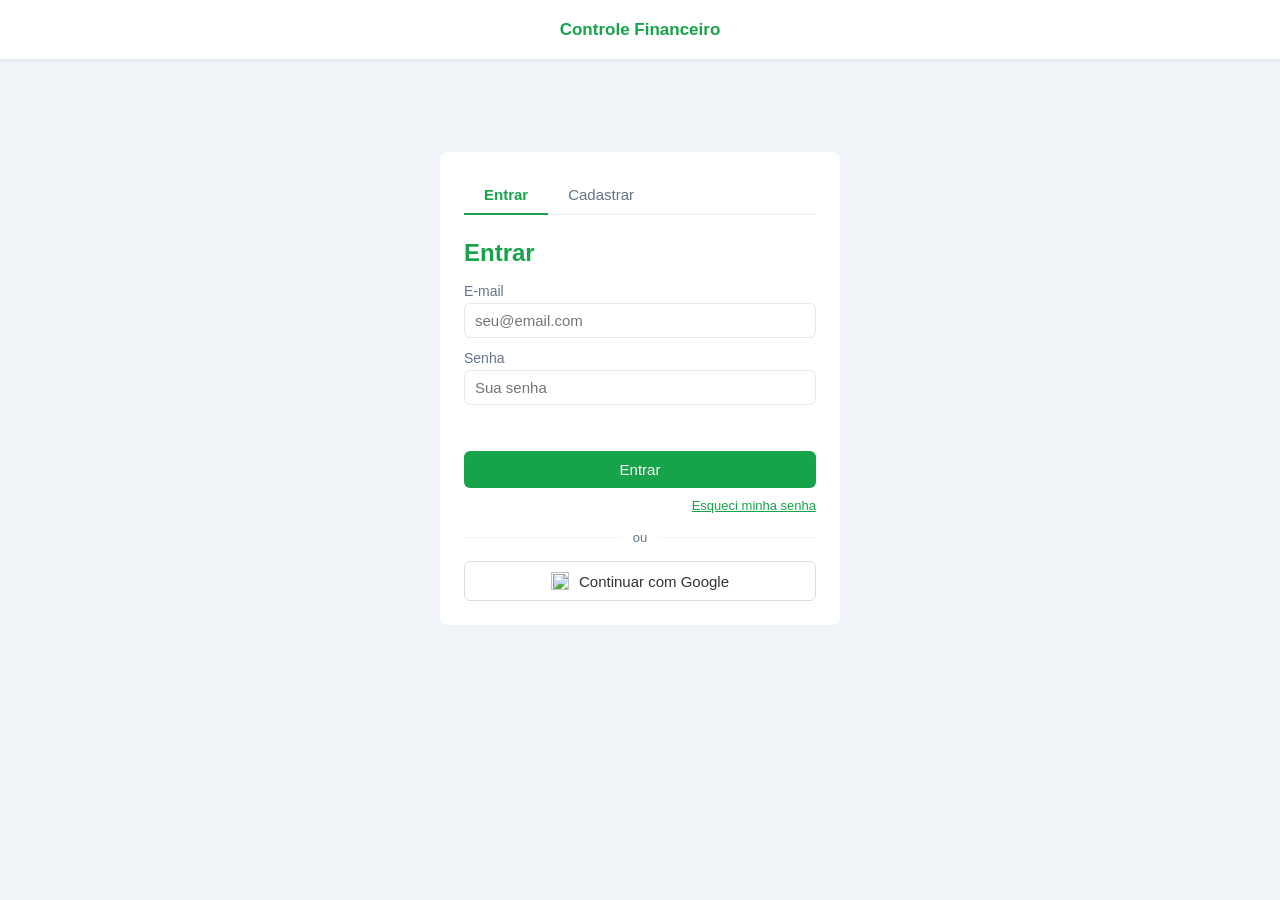
==== login.html @ 7e9d6875 "Redesign: nova paleta verde + sidebar de navegacao - Topbar branca substituindo o header verde - Sid" ====
<!DOCTYPE html>
<html lang="pt-BR">
<head>
    <meta charset="UTF-8">
    <meta name="viewport" content="width=device-width, initial-scale=1.0">
    <title>Login</title>
    <link rel="stylesheet" href="css/style.css">
</head>
<body>
    <header class="topbar" style="justify-content: center;">
        <span class="topbar-titulo" style="position: static; transform: none;">Controle Financeiro</span>
    </header>

    <main>
        <section class="formulario" style="max-width: 400px; margin: 60px auto;">
            <div class="abas">
                <button class="aba ativa" id="aba-login">Entrar</button>
                <button class="aba" id="aba-cadastro">Cadastrar</button>
            </div>

            <form id="form-login">
                <h2>Entrar</h2>
                <div class="campo">
                    <label for="email-login">E-mail</label>
                    <input type="email" id="email-login" placeholder="seu@email.com">
                </div>
                <div class="campo">
                    <label for="senha-login">Senha</label>
                    <input type="password" id="senha-login" placeholder="Sua senha">
                </div>
                <p id="erro-login" class="msg-erro"></p>
                <button type="submit">Entrar</button>
                <p style="text-align: right; margin-top: 8px;">
                    <a href="#" id="link-recuperar" style="font-size: 13px; color: var(--botao-bg);">Esqueci minha senha</a>
                </p>
            </form>

            <form id="form-recuperar" style="display: none;">
                <h2>Recuperar Senha</h2>
                <p style="font-size: 13px; color: var(--label); margin-bottom: 12px;">Digite seu e-mail e enviaremos um link para redefinir sua senha.</p>
                <div class="campo">
                    <label for="email-recuperar">E-mail</label>
                    <input type="email" id="email-recuperar" placeholder="seu@email.com">
                </div>
                <p id="msg-recuperar" class="msg-erro"></p>
                <button type="submit">Enviar link</button>
                <p style="text-align: center; margin-top: 12px;">
                    <a href="#" id="link-voltar-login" style="font-size: 13px; color: var(--botao-bg);">Voltar ao login</a>
                </p>
            </form>

            <form id="form-cadastro" style="display: none;">
                <h2>Criar Conta</h2>
                <div class="campo">
                    <label for="email-cadastro">E-mail</label>
                    <input type="email" id="email-cadastro" placeholder="seu@email.com">
                </div>
                <div class="campo">
                    <label for="senha-cadastro">Senha</label>
                    <input type="password" id="senha-cadastro" placeholder="Minimo 6 caracteres">
                </div>
                <p id="erro-cadastro" class="msg-erro"></p>
                <button type="submit">Criar Conta</button>
            </form>

            <div id="separador-google">
                <div class="separador-linha"><span>ou</span></div>
                <button id="btn-google" type="button">
                    <img src="https://www.gstatic.com/firebasejs/ui/2.0.0/images/auth/google.svg" width="18" height="18">
                    Continuar com Google
                </button>
            </div>
        </section>
    </main>

    <script src="js/login.js" type="module"></script>
</body>
</html>
---- css/style.css ----
:root {
    --bg: #F0F4F8;
    --texto: #1E293B;
    --card-bg: #FFFFFF;
    --label: #64748B;
    --botao-bg: #16A34A;
    --botao-hover: #15803D;
    --borda: #E2E8F0;
    --topbar-bg: #FFFFFF;
    --sidebar-bg: #FFFFFF;
}

body.dark {
    --bg: #0F172A;
    --texto: #F1F5F9;
    --card-bg: #1E293B;
    --label: #94A3B8;
    --botao-bg: #16A34A;
    --botao-hover: #15803D;
    --borda: #334155;
    --topbar-bg: #1E293B;
    --sidebar-bg: #1E293B;
}

* {
    margin: 0;
    padding: 0;
    box-sizing: border-box;
}

body {
    font-family: Arial, Helvetica, sans-serif;
    background-color: var(--bg);
    color: var(--texto);
}

.topbar {
    background: var(--topbar-bg);
    border-bottom: 1px solid var(--borda);
    padding: 0 20px;
    height: 60px;
    display: flex;
    align-items: center;
    position: sticky;
    top: 0;
    z-index: 200;
    box-shadow: 0 1px 4px rgba(0,0,0,0.06);
}

.topbar-titulo {
    font-size: 17px;
    font-weight: 700;
    color: var(--botao-bg);
    position: absolute;
    left: 50%;
    transform: translateX(-50%);
    pointer-events: none;
}

.topbar-acoes {
    display: flex;
    align-items: center;
    gap: 8px;
    margin-left: auto;
}

main {
    padding: 32px;
    animation: fadeInUp 0.25s ease;
}

@keyframes fadeInUp {
    from { opacity: 0; transform: translateY(12px); }
    to   { opacity: 1; transform: translateY(0); }
}

.formulario {
  background: var(--card-bg);
  padding: 24px;
  border-radius: 8px;
  max-width: 500px;
  margin-bottom: 32px;
}

.formulario h2 {
  margin-bottom: 16px;
  color: var(--botao-bg);
}

.campo {
  display: flex;
  flex-direction: column;
  margin-bottom: 12px;
}

.campo label {
  font-size: 14px;
  margin-bottom: 4px;
  color: var(--label);
}

.campo input,
.campo select {
  border: 1px solid var(--borda);
  border-radius: 6px;
  font-size: 15px;
  padding: 8px 10px;
  background: var(--card-bg);
  color: var(--texto);
  outline: none;
  transition: border-color 0.2s;
}

.campo input:focus,
.campo select:focus {
  border-color: var(--botao-bg);
}

button[type="submit"] {
  background-color: var(--botao-bg);
  color: white;
  border: none;
  padding: 10px 24px;
  border-radius: 6px;
  font-size: 15px;
  cursor: pointer;
  width: 100%;
  margin-top: 8px;
}

button[type="submit"]:hover {
  background-color: var(--botao-hover);
}

.resumo {
  display: flex;
  gap: 16px;
  margin-bottom: 32px;
}

.card {
  flex: 1;
  background: var(--card-bg);
  border-radius: 8px;
  padding: 20px 24px;
}

#btn-tema {
    background: transparent;
    border: 1px solid var(--borda);
    color: var(--texto);
    padding: 6px 12px;
    border-radius: 6px;
    font-size: 13px;
    cursor: pointer;
    transition: background 0.2s;
}

#btn-tema:hover {
    background: var(--bg);
}

.card h3 {
  font-size: 14px;
  color: var(--label);
  margin-bottom: 8px;
}

.card p {
  font-size: 24px;
  font-weight: bold;
}

.card.receitas p { color: #2d6a4f; }
.card.despesas p { color: #c0392b; }
.card.saldo p    { color: var(--texto); }

.lista {
  background: var(--card-bg);
  border-radius: 8px;
  padding: 24px;
  max-width: 800px;
}

#btn-lancar {
  background: var(--botao-bg);
  color: white;
  border: none;
  padding: 8px 16px;
  border-radius: 6px;
  font-size: 14px;
  cursor: pointer;
}

#btn-lancar:hover:not(:disabled) {
  background: var(--botao-hover);
}

.lista h2 {
  color: var(--botao-bg);
  margin-bottom: 16px;
}

#lista-transacoes {
  list-style: none;
}

#lista-categorias {
  list-style: none;
  display: grid;
  grid-template-columns: repeat(auto-fill, minmax(180px, 1fr));
  gap: 16px;
  margin-top: 8px;
}

#lista-categorias li {
  background: var(--bg);
  border-radius: 8px;
  padding: 16px;
  display: flex;
  flex-direction: column;
  gap: 8px;
}

#lista-categorias .item-descricao {
  font-weight: bold;
  font-size: 15px;
  text-transform: capitalize;
}

#lista-categorias .item-total {
  font-size: 13px;
  color: var(--label);
}

#lista-categorias .item-direita {
  text-align: left;
  margin-top: 4px;
}

#lista-contas {
  list-style: none;
  display: grid;
  grid-template-columns: repeat(auto-fill, minmax(180px, 1fr));
  gap: 16px;
  margin-top: 8px;
}

#lista-contas li {
  background: var(--bg);
  border-radius: 8px;
  padding: 16px;
  display: flex;
  flex-direction: column;
  gap: 8px;
}

#lista-contas .item-descricao {
  font-weight: bold;
  font-size: 15px;
}

#lista-contas .item-total {
  font-size: 13px;
  color: var(--label);
}

#lista-contas .item-direita {
  text-align: left;
  margin-top: 4px;
}

.lista-metas {
  max-width: 800px;
}

.lista-metas h2 {
  color: var(--botao-bg);
  margin-bottom: 16px;
}

.meta-card {
  background: var(--card-bg);
  border-radius: 8px;
  padding: 20px;
  margin-bottom: 16px;
  display: flex;
  flex-direction: column;
  gap: 12px;
}

.meta-topo {
  display: flex;
  justify-content: space-between;
  align-items: center;
}

.meta-valores {
  display: flex;
  justify-content: space-between;
  font-size: 13px;
  color: var(--label);
}

.barra-fundo {
  background: var(--bg);
  border-radius: 999px;
  height: 12px;
  overflow: hidden;
}

.barra-progresso {
  height: 100%;
  background: #2d6a4f;
  border-radius: 999px;
  transition: width 0.4s ease;
}

.barra-progresso.concluida {
  background: #27ae60;
}

.meta-rodape {
  display: flex;
  justify-content: space-between;
  align-items: center;
}

.meta-porcentagem {
  font-weight: bold;
  font-size: 14px;
  color: var(--botao-bg);
}

.meta-badge {
  background: #d4edda;
  color: #2d6a4f;
  font-size: 12px;
  padding: 4px 10px;
  border-radius: 12px;
  font-weight: bold;
}

.input-deposito {
  border: 1px solid #ccc;
  border-radius: 6px;
  padding: 6px 10px;
  font-size: 14px;
  width: 110px;
  background: var(--card-bg);
  color: var(--texto);
  outline: none;
}

.input-deposito:focus {
  border-color: var(--botao-bg);
}

.btn-deposito {
  background: var(--botao-bg);
  color: white;
  border: none;
  padding: 6px 14px;
  border-radius: 6px;
  font-size: 14px;
  cursor: pointer;
}

.btn-deposito:hover {
  background: var(--botao-hover);
}

.filtro-relatorio {
  margin-bottom: 32px;
}

.filtro-relatorio h2 {
  color: var(--botao-bg);
  margin-bottom: 16px;
}

.filtro-campos {
  display: flex;
  gap: 16px;
}

.filtro-campos .campo {
  width: 160px;
}

.graficos-grid {
  display: grid;
  grid-template-columns: 1fr 1fr;
  gap: 24px;
  margin-bottom: 32px;
}

.grafico-card {
  background: var(--card-bg);
  border-radius: 8px;
  padding: 24px;
}

.grafico-largo {
  grid-column: span 2;
}

.grafico-card h3 {
  color: var(--botao-bg);
  margin-bottom: 16px;
  font-size: 15px;
}

#tabela-transacoes {
  width: 100%;
  border-collapse: collapse;
}

#tabela-transacoes th {
  text-align: left;
  padding: 10px 12px;
  font-size: 13px;
  color: var(--label);
  border-bottom: 2px solid var(--bg);
}

#tabela-transacoes td {
  padding: 10px 12px;
  font-size: 14px;
  border-bottom: 1px solid var(--bg);
}

#tabela-transacoes td.receita { color: #2d6a4f; font-weight: bold; }
#tabela-transacoes td.despesa { color: #c0392b; font-weight: bold; }

#lista-transacoes li {
  display: flex;
  justify-content: space-between;
  align-items: center;
  padding: 12px 0;
  border-bottom: 1px solid var(--bg);
}

#lista-transacoes li:last-child {
  border-bottom: none;
}

.item-descricao {
  font-size: 15px;
}

.item-categoria {
  font-size: 13px;
  color: var(--label);
  margin-top: 2px;
}

.item-direita {
  text-align: right;
}

.item-valor {
  font-weight: bold;
  font-size: 15px;
}

.item-tipo {
  font-size: 12px;
  padding: 2px 8px;
  border-radius: 12px;
  margin-top: 4px;
  display: inline-block;
}

.item-tipo.receita {
  background: #d4edda;
  color: #2d6a4f;
}

.item-tipo.despesa {
  background: #f8d7da;
  color: #c0392b;
}

.abas {
  display: flex;
  margin-bottom: 24px;
  border-bottom: 2px solid var(--bg);
}

.aba {
  background: transparent;
  border: none;
  padding: 10px 20px;
  font-size: 15px;
  cursor: pointer;
  color: var(--label);
  border-bottom: 2px solid transparent;
  margin-bottom: -2px;
}

.aba.ativa {
  color: var(--botao-bg);
  border-bottom-color: var(--botao-bg);
  font-weight: bold;
}

.msg-erro {
  color: #c0392b;
  font-size: 13px;
  margin-bottom: 8px;
  min-height: 18px;
}

.separador-linha {
  display: flex;
  align-items: center;
  gap: 12px;
  margin: 16px 0;
  color: var(--label);
  font-size: 13px;
}

.separador-linha::before,
.separador-linha::after {
  content: '';
  flex: 1;
  height: 1px;
  background: var(--bg);
}

#btn-google {
  width: 100%;
  display: flex;
  align-items: center;
  justify-content: center;
  gap: 10px;
  background: white;
  color: #333;
  border: 1px solid #ddd;
  padding: 10px;
  border-radius: 6px;
  font-size: 15px;
  cursor: pointer;
  transition: background 0.2s;
}

#btn-google:hover {
  background: #f5f5f5;
}

.btn-logout {
    background: transparent;
    border: 1px solid var(--borda);
    color: var(--label);
    padding: 6px 12px;
    border-radius: 6px;
    font-size: 13px;
    cursor: pointer;
    transition: all 0.2s;
}

.btn-logout:hover {
    background: #FEF2F2;
    border-color: #FECACA;
    color: #DC2626;
}

body.dark .btn-logout:hover {
    background: rgba(220,38,38,0.15);
    border-color: rgba(220,38,38,0.3);
    color: #F87171;
}

.inv-controles {
  display: flex;
  justify-content: space-between;
  align-items: center;
  background: var(--card-bg);
  border-radius: 8px;
  padding: 16px 24px;
  margin-bottom: 12px;
  flex-wrap: wrap;
  gap: 12px;
}

.inv-select {
  border: 1px solid #ccc;
  border-radius: 6px;
  padding: 8px 10px;
  font-size: 14px;
  background: var(--card-bg);
  color: var(--texto);
  outline: none;
  cursor: pointer;
}

.inv-select:focus {
  border-color: var(--botao-bg);
}

.inv-controles button {
  background: var(--botao-bg);
  color: white;
  border: none;
  padding: 8px 16px;
  border-radius: 6px;
  font-size: 14px;
  cursor: pointer;
}

.inv-controles button:hover {
  background: var(--botao-hover);
}

.inv-timestamp {
  font-size: 12px;
  color: var(--label);
  margin-bottom: 20px;
}

.painel-moedas {
  display: grid;
  grid-template-columns: repeat(auto-fill, minmax(220px, 1fr));
  gap: 20px;
}

.moeda-card {
  background: var(--card-bg);
  border-radius: 8px;
  padding: 20px;
  display: flex;
  flex-direction: column;
  gap: 8px;
}

.moeda-header {
  display: flex;
  justify-content: space-between;
  align-items: flex-start;
}

.moeda-simbolo {
  font-size: 12px;
  font-weight: bold;
  background: var(--bg);
  padding: 2px 8px;
  border-radius: 4px;
  margin-right: 6px;
  color: var(--label);
}

.moeda-nome {
  font-size: 14px;
  font-weight: bold;
}

.moeda-preco {
  font-size: 22px;
  font-weight: bold;
  margin-top: 4px;
}

.moeda-variacao {
  font-size: 13px;
  font-weight: bold;
}

.moeda-variacao.positiva { color: #2d6a4f; }
.moeda-variacao.negativa { color: #c0392b; }

.mini-chart {
  margin-top: 8px;
  height: 60px !important;
}

.btn-excluir {
  background: #c0392b !important;
  border: none !important;
  color: white !important;
  font-size: 14px;
  font-weight: bold;
  cursor: pointer;
  margin-left: 12px;
  width: 24px;
  height: 24px;
  min-width: 24px;
  border-radius: 50%;
  padding: 0;
  line-height: 1;
  appearance: none;
  -webkit-appearance: none;
  display: inline-flex;
  align-items: center;
  justify-content: center;
  transition: background 0.2s;
  flex-shrink: 0;
}

.btn-excluir:hover {
  background: #922b21 !important;
}

/* ── Loading overlay ── */
.loading-overlay {
  position: fixed;
  inset: 0;
  background: var(--bg);
  display: flex;
  align-items: center;
  justify-content: center;
  z-index: 9999;
  opacity: 1;
  transition: opacity 0.3s;
}

.spinner {
  width: 44px;
  height: 44px;
  border: 4px solid rgba(45,106,79,0.2);
  border-top-color: #2d6a4f;
  border-radius: 50%;
  animation: girar 0.8s linear infinite;
}

@keyframes girar { to { transform: rotate(360deg); } }

/* ── Toast ── */
.toast {
  position: fixed;
  bottom: 24px;
  left: 50%;
  transform: translateX(-50%) translateY(20px);
  background: #2d6a4f;
  color: white;
  padding: 12px 24px;
  border-radius: 8px;
  font-size: 14px;
  opacity: 0;
  transition: opacity 0.3s, transform 0.3s;
  z-index: 10000;
  white-space: nowrap;
  pointer-events: none;
}
.toast.visivel { opacity: 1; transform: translateX(-50%) translateY(0); }
.toast.erro    { background: #c0392b; }
.toast.aviso   { background: #e67e22; }

/* ── Menu button ── */
.btn-menu {
    background: transparent;
    border: none;
    color: var(--texto);
    font-size: 22px;
    padding: 4px 8px;
    border-radius: 6px;
    cursor: pointer;
    transition: background 0.2s;
    margin-right: 8px;
    line-height: 1;
}

.btn-menu:hover {
    background: var(--bg);
}

/* ── Sidebar ── */
.sidebar-overlay {
    display: none;
    position: fixed;
    inset: 0;
    background: rgba(15,23,42,0.4);
    z-index: 300;
    backdrop-filter: blur(2px);
}

.sidebar-overlay.visivel {
    display: block;
}

.sidebar {
    position: fixed;
    top: 0;
    left: -280px;
    width: 260px;
    height: 100vh;
    background: var(--sidebar-bg);
    border-right: 1px solid var(--borda);
    z-index: 400;
    transition: left 0.25s ease;
    display: flex;
    flex-direction: column;
    box-shadow: 4px 0 20px rgba(0,0,0,0.12);
}

.sidebar.aberta {
    left: 0;
}

.sidebar-header {
    display: flex;
    align-items: center;
    justify-content: space-between;
    padding: 20px 20px 16px;
    border-bottom: 1px solid var(--borda);
}

.sidebar-logo {
    font-size: 15px;
    font-weight: 700;
    color: var(--botao-bg);
}

.btn-fechar-sidebar {
    background: transparent;
    border: none;
    color: var(--label);
    font-size: 18px;
    cursor: pointer;
    padding: 4px 8px;
    border-radius: 4px;
    transition: background 0.15s;
    line-height: 1;
}

.btn-fechar-sidebar:hover {
    background: var(--bg);
    color: var(--texto);
}

.sidebar-nav {
    flex: 1;
    padding: 12px 8px;
    overflow-y: auto;
    display: flex;
    flex-direction: column;
    gap: 2px;
}

.sidebar-nav a {
    display: block;
    padding: 11px 16px;
    color: var(--texto);
    text-decoration: none;
    font-size: 14px;
    border-radius: 8px;
    transition: background 0.15s, color 0.15s;
    font-weight: 500;
}

.sidebar-nav a:hover {
    background: var(--bg);
    color: var(--botao-bg);
}

/* ── Perfil ── */
.perfil-card {
  background: var(--card-bg);
  border-radius: 8px;
  padding: 32px;
  max-width: 500px;
  display: flex;
  flex-direction: column;
  gap: 24px;
}

.perfil-avatar {
  width: 80px;
  height: 80px;
  border-radius: 50%;
  background: var(--botao-bg);
  color: white;
  font-size: 32px;
  font-weight: bold;
  display: flex;
  align-items: center;
  justify-content: center;
  overflow: hidden;
}

.perfil-avatar img { width: 100%; height: 100%; object-fit: cover; }

.perfil-info { display: flex; flex-direction: column; gap: 4px; }
.perfil-nome { font-size: 20px; font-weight: bold; }
.perfil-email { font-size: 14px; color: var(--label); }

.provider-badge {
  display: inline-block;
  font-size: 12px;
  padding: 3px 10px;
  border-radius: 12px;
  background: var(--bg);
  color: var(--label);
  margin-top: 4px;
}

.perfil-secao h3 {
  font-size: 15px;
  color: var(--botao-bg);
  margin-bottom: 12px;
}

/* ── Responsivo ── */
@media (max-width: 768px) {
  .topbar { padding: 0 12px; }
  .topbar-titulo { font-size: 15px; }
  main { padding: 16px; }
  .resumo { flex-direction: column; }
  .formulario { max-width: 100%; }
  .lista { max-width: 100%; }
  .lista-metas { max-width: 100%; }
  .graficos-grid { grid-template-columns: 1fr; }
  .grafico-largo { grid-column: span 1; }
  .filtro-campos { flex-direction: column; }
  .filtro-campos .campo { width: 100%; }
  .painel-moedas { grid-template-columns: 1fr 1fr; }
  .inv-controles { flex-direction: column; align-items: flex-start; }
  .perfil-card { max-width: 100%; }
}

/* ── Chat Assistente IA ── */
.chat-container {
  background: var(--card-bg);
  border-radius: 8px;
  padding: 24px;
  max-width: 760px;
  margin: 0 auto;
  display: flex;
  flex-direction: column;
  height: calc(100vh - 140px);
}

.chat-container h2 {
  color: var(--botao-bg);
  margin-bottom: 16px;
}

.chat-mensagens {
  flex: 1;
  overflow-y: auto;
  display: flex;
  flex-direction: column;
  gap: 12px;
  padding: 8px 4px;
  margin-bottom: 16px;
}

.msg {
  max-width: 75%;
  padding: 12px 16px;
  border-radius: 16px;
  font-size: 14px;
  line-height: 1.5;
  white-space: pre-wrap;
  word-break: break-word;
}

.msg-usuario {
  align-self: flex-end;
  background: var(--botao-bg);
  color: white;
  border-bottom-right-radius: 4px;
}

.msg-ia {
  align-self: flex-start;
  background: var(--bg);
  color: var(--texto);
  border-bottom-left-radius: 4px;
}

.msg-digitando {
  opacity: 0.6;
  font-style: italic;
}

.chat-form {
  display: flex;
  gap: 8px;
}

.chat-form input {
  flex: 1;
  border: 1px solid #ccc;
  border-radius: 6px;
  padding: 10px 14px;
  font-size: 15px;
  background: var(--card-bg);
  color: var(--texto);
  outline: none;
  transition: border-color 0.2s;
}

.chat-form input:focus {
  border-color: var(--botao-bg);
}

.chat-form button {
  background: var(--botao-bg);
  color: white;
  border: none;
  padding: 10px 20px;
  border-radius: 6px;
  font-size: 15px;
  cursor: pointer;
  white-space: nowrap;
}

.chat-form button:hover:not(:disabled) {
  background: var(--botao-hover);
}

.chat-form button:disabled {
  opacity: 0.6;
  cursor: not-allowed;
}

@media (max-width: 480px) {
  .painel-moedas { grid-template-columns: 1fr; }
  #lista-categorias { grid-template-columns: 1fr 1fr; }
  #lista-contas { grid-template-columns: 1fr 1fr; }
}
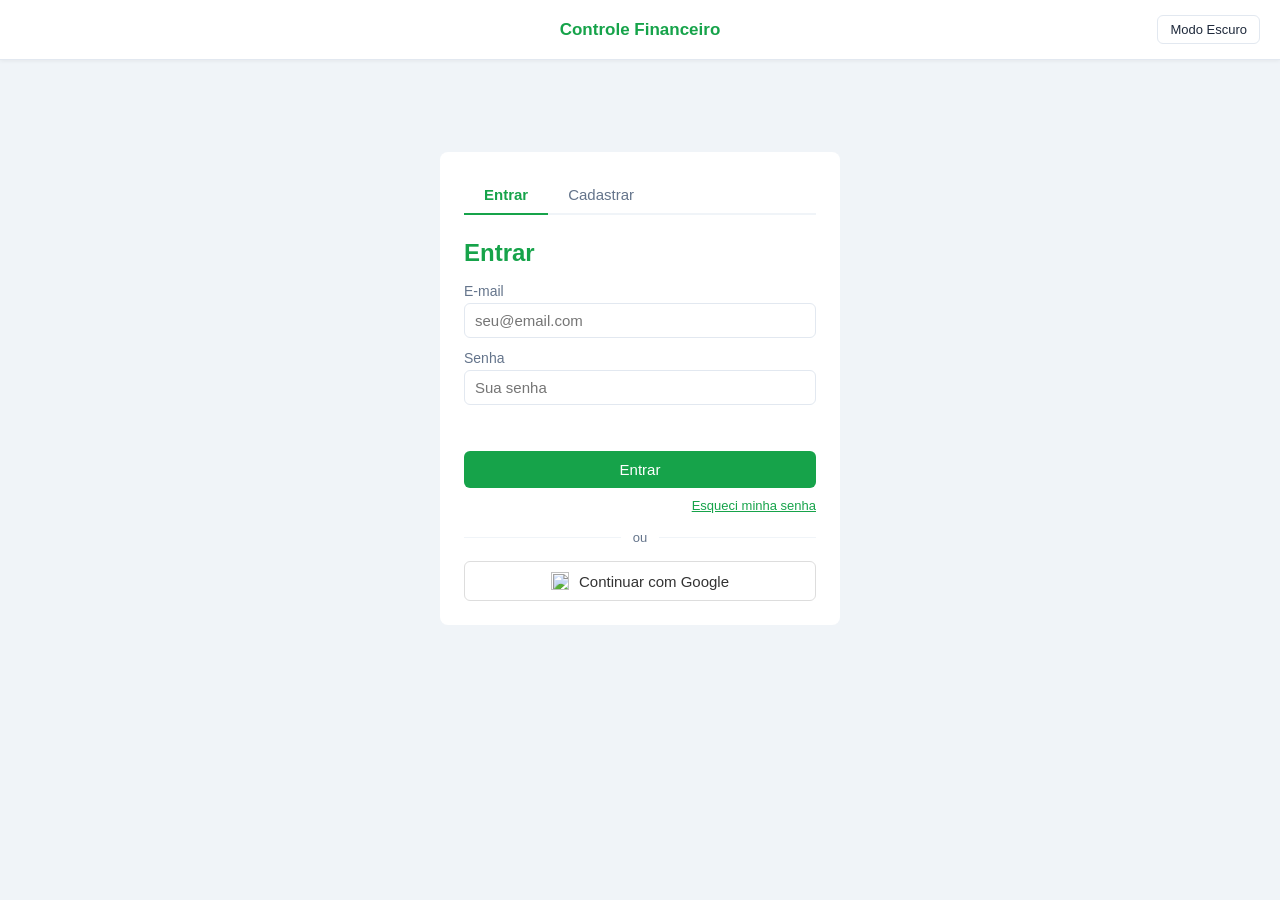
==== commit 85b34e57: "Corrigir modo escuro no loading e adicionar toggle de tema no login Co-Authored-By: Claude Sonnet 4." ====
--- a/login.html
+++ b/login.html
@@ -1,4 +1,4 @@
-<!DOCTYPE html>
+﻿<!DOCTYPE html>
 <html lang="pt-BR">
 <head>
     <meta charset="UTF-8">
@@ -7,8 +7,12 @@
     <link rel="stylesheet" href="css/style.css">
 </head>
 <body>
-    <header class="topbar" style="justify-content: center;">
-        <span class="topbar-titulo" style="position: static; transform: none;">Controle Financeiro</span>
+    <script>if(localStorage.getItem('tema')==='dark')document.body.classList.add('dark')</script>
+    <header class="topbar">
+        <span class="topbar-titulo">Controle Financeiro</span>
+        <div class="topbar-acoes">
+            <button id="btn-tema">Modo Escuro</button>
+        </div>
     </header>
 
     <main>
@@ -57,7 +61,7 @@
                 </div>
                 <div class="campo">
                     <label for="senha-cadastro">Senha</label>
-                    <input type="password" id="senha-cadastro" placeholder="Minimo 6 caracteres">
+                    <input type="password" id="senha-cadastro" placeholder="Mínimo 6 caracteres">
                 </div>
                 <p id="erro-cadastro" class="msg-erro"></p>
                 <button type="submit">Criar Conta</button>
--- a/css/style.css
+++ b/css/style.css
@@ -52,9 +52,14 @@
     font-weight: 700;
     color: var(--botao-bg);
     position: absolute;
-    left: 50%;
-    transform: translateX(-50%);
+    left: 0;
+    right: 0;
+    text-align: center;
     pointer-events: none;
+    white-space: nowrap;
+    overflow: hidden;
+    text-overflow: ellipsis;
+    padding: 0 120px;
 }
 
 .topbar-acoes {
@@ -435,14 +440,24 @@
 
 #lista-transacoes li {
   display: flex;
-  justify-content: space-between;
-  align-items: center;
+  align-items: center;
+  gap: 12px;
   padding: 12px 0;
   border-bottom: 1px solid var(--bg);
 }
 
 #lista-transacoes li:last-child {
   border-bottom: none;
+}
+
+#lista-transacoes li > div:first-child {
+  flex: 1;
+  min-width: 0;
+}
+
+#lista-transacoes .item-direita {
+  min-width: 100px;
+  flex-shrink: 0;
 }
 
 .item-descricao {
@@ -903,7 +918,7 @@
 /* ── Responsivo ── */
 @media (max-width: 768px) {
   .topbar { padding: 0 12px; }
-  .topbar-titulo { font-size: 15px; }
+  .topbar-titulo { font-size: 15px; padding: 0 100px; }
   main { padding: 16px; }
   .resumo { flex-direction: column; }
   .formulario { max-width: 100%; }
@@ -918,21 +933,56 @@
   .perfil-card { max-width: 100%; }
 }
 
+@media (max-width: 480px) {
+  .topbar { padding: 0 10px; }
+  .topbar-titulo { font-size: 14px; padding: 0 84px; }
+  #btn-tema { display: none; }
+  .btn-logout { padding: 5px 10px; font-size: 12px; }
+}
+
 /* ── Chat Assistente IA ── */
 .chat-container {
   background: var(--card-bg);
-  border-radius: 8px;
-  padding: 24px;
+  border-radius: 12px;
+  border: 1px solid var(--borda);
   max-width: 760px;
   margin: 0 auto;
   display: flex;
   flex-direction: column;
-  height: calc(100vh - 140px);
-}
-
-.chat-container h2 {
+  height: calc(100vh - 128px);
+  overflow: hidden;
+}
+
+.chat-header {
+  padding: 16px 20px;
+  border-bottom: 1px solid var(--borda);
+  display: flex;
+  align-items: center;
+  justify-content: space-between;
+  flex-shrink: 0;
+}
+
+.chat-header-info {
+  display: flex;
+  align-items: center;
+  gap: 12px;
+}
+
+.chat-avatar {
+  font-size: 28px;
+  line-height: 1;
+}
+
+.chat-titulo {
+  font-size: 15px;
+  font-weight: 700;
+  color: var(--texto);
+}
+
+.chat-subtitulo {
+  font-size: 12px;
   color: var(--botao-bg);
-  margin-bottom: 16px;
+  margin-top: 1px;
 }
 
 .chat-mensagens {
@@ -940,16 +990,16 @@
   overflow-y: auto;
   display: flex;
   flex-direction: column;
-  gap: 12px;
-  padding: 8px 4px;
-  margin-bottom: 16px;
+  gap: 10px;
+  padding: 20px;
+  background: var(--bg);
 }
 
 .msg {
-  max-width: 75%;
-  padding: 12px 16px;
-  border-radius: 16px;
-  font-size: 14px;
+  max-width: 62%;
+  padding: 9px 13px;
+  border-radius: 18px;
+  font-size: 13px;
   line-height: 1.5;
   white-space: pre-wrap;
   word-break: break-word;
@@ -964,8 +1014,9 @@
 
 .msg-ia {
   align-self: flex-start;
-  background: var(--bg);
+  background: var(--card-bg);
   color: var(--texto);
+  border: 1px solid var(--borda);
   border-bottom-left-radius: 4px;
 }
 
@@ -974,18 +1025,26 @@
   font-style: italic;
 }
 
+.chat-form-wrapper {
+  padding: 12px 16px;
+  border-top: 1px solid var(--borda);
+  background: var(--card-bg);
+  flex-shrink: 0;
+}
+
 .chat-form {
   display: flex;
   gap: 8px;
+  align-items: center;
 }
 
 .chat-form input {
   flex: 1;
-  border: 1px solid #ccc;
-  border-radius: 6px;
-  padding: 10px 14px;
-  font-size: 15px;
-  background: var(--card-bg);
+  border: 1px solid var(--borda);
+  border-radius: 24px;
+  padding: 10px 18px;
+  font-size: 14px;
+  background: var(--bg);
   color: var(--texto);
   outline: none;
   transition: border-color 0.2s;
@@ -999,20 +1058,29 @@
   background: var(--botao-bg);
   color: white;
   border: none;
-  padding: 10px 20px;
-  border-radius: 6px;
-  font-size: 15px;
+  width: 38px;
+  height: 38px;
+  border-radius: 50%;
+  font-size: 18px;
+  font-weight: bold;
   cursor: pointer;
-  white-space: nowrap;
+  display: flex;
+  align-items: center;
+  justify-content: center;
+  flex-shrink: 0;
+  padding: 0;
+  transition: background 0.2s, transform 0.1s;
 }
 
 .chat-form button:hover:not(:disabled) {
   background: var(--botao-hover);
+  transform: scale(1.05);
 }
 
 .chat-form button:disabled {
-  opacity: 0.6;
+  opacity: 0.5;
   cursor: not-allowed;
+  transform: none;
 }
 
 @media (max-width: 480px) {
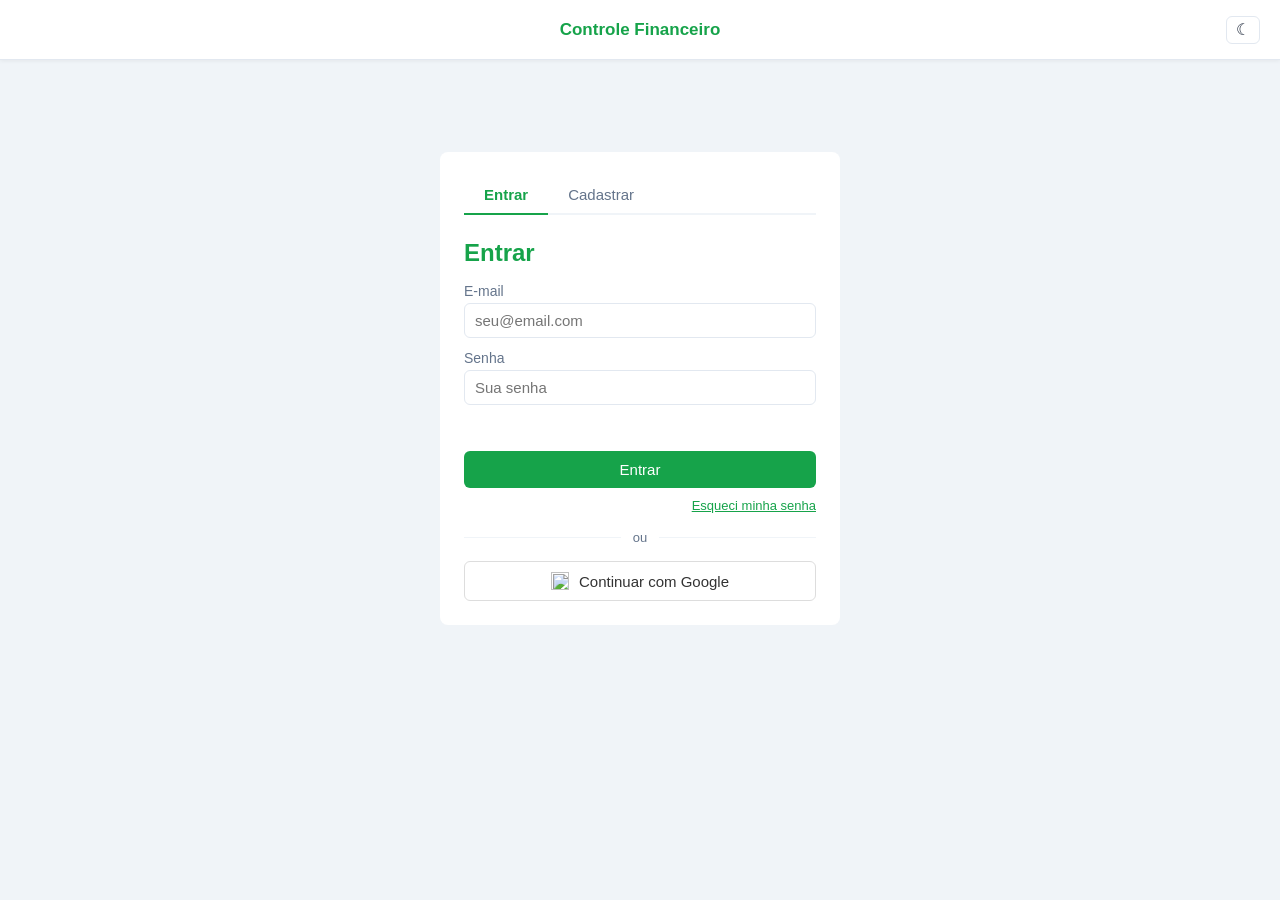
==== commit 222b95e8: "Melhorias de design e funcionalidades: sidebar com grupos, icone de tema, formulario simplificado, e" ====
--- a/login.html
+++ b/login.html
@@ -3,16 +3,16 @@
 <head>
     <meta charset="UTF-8">
     <meta name="viewport" content="width=device-width, initial-scale=1.0">
+    <meta name="theme-color" content="#16A34A">
     <title>Login</title>
     <link rel="stylesheet" href="css/style.css">
+    <link rel="manifest" href="manifest.json">
 </head>
 <body>
     <script>if(localStorage.getItem('tema')==='dark')document.body.classList.add('dark')</script>
-    <header class="topbar">
-        <span class="topbar-titulo">Controle Financeiro</span>
-        <div class="topbar-acoes">
-            <button id="btn-tema">Modo Escuro</button>
-        </div>
+    <header class="topbar" style="justify-content: center;">
+        <span class="topbar-titulo" style="position: static; transform: none; padding: 0;">Controle Financeiro</span>
+        <button id="btn-tema" title="Alternar tema" style="position: absolute; right: 20px;">&#9790;</button>
     </header>
 
     <main>
--- a/css/style.css
+++ b/css/style.css
@@ -154,11 +154,13 @@
     background: transparent;
     border: 1px solid var(--borda);
     color: var(--texto);
-    padding: 6px 12px;
+    padding: 5px 9px;
     border-radius: 6px;
-    font-size: 13px;
+    font-size: 16px;
     cursor: pointer;
     transition: background 0.2s;
+    line-height: 1;
+    min-width: 34px;
 }
 
 #btn-tema:hover {
@@ -714,6 +716,46 @@
 
 .btn-excluir:hover {
   background: #922b21 !important;
+}
+
+.btn-editar {
+  background: transparent !important;
+  border: 1px solid var(--borda) !important;
+  color: var(--label) !important;
+  font-size: 13px;
+  cursor: pointer;
+  margin-left: 4px;
+  width: 24px;
+  height: 24px;
+  min-width: 24px;
+  border-radius: 50%;
+  padding: 0;
+  line-height: 1;
+  appearance: none;
+  -webkit-appearance: none;
+  display: inline-flex;
+  align-items: center;
+  justify-content: center;
+  transition: all 0.2s;
+  flex-shrink: 0;
+}
+
+.btn-editar:hover {
+  background: var(--bg) !important;
+  color: var(--botao-bg) !important;
+  border-color: var(--botao-bg) !important;
+}
+
+.btn-mais-opcoes {
+  background: transparent;
+  border: none;
+  color: var(--botao-bg);
+  font-size: 13px;
+  cursor: pointer;
+  padding: 2px 0 12px;
+  display: block;
+  text-decoration: underline;
+  text-underline-offset: 2px;
 }
 
 /* ── Loading overlay ── */
@@ -866,6 +908,26 @@
 .sidebar-nav a:hover {
     background: var(--bg);
     color: var(--botao-bg);
+}
+
+.sidebar-nav a.ativa {
+    background: var(--bg);
+    color: var(--botao-bg);
+    font-weight: 700;
+    border-left: 3px solid var(--botao-bg);
+    padding-left: 13px;
+}
+
+.sidebar-grupo {
+    display: block;
+    font-size: 10px;
+    font-weight: 700;
+    text-transform: uppercase;
+    letter-spacing: 0.8px;
+    color: var(--label);
+    padding: 16px 16px 4px;
+    pointer-events: none;
+    opacity: 0.75;
 }
 
 /* ── Perfil ── */
@@ -936,7 +998,6 @@
 @media (max-width: 480px) {
   .topbar { padding: 0 10px; }
   .topbar-titulo { font-size: 14px; padding: 0 84px; }
-  #btn-tema { display: none; }
   .btn-logout { padding: 5px 10px; font-size: 12px; }
 }
 
@@ -1087,4 +1148,574 @@
   .painel-moedas { grid-template-columns: 1fr; }
   #lista-categorias { grid-template-columns: 1fr 1fr; }
   #lista-contas { grid-template-columns: 1fr 1fr; }
+}
+
+/* ── Dashboard ── */
+.dash-grid {
+  display: grid;
+  grid-template-columns: 1fr 1fr;
+  gap: 20px;
+}
+
+.dash-card {
+  background: var(--card-bg);
+  border-radius: 8px;
+  padding: 20px 24px;
+}
+
+.dash-largo {
+  grid-column: span 2;
+}
+
+.dash-card h3 {
+  font-size: 12px;
+  color: var(--label);
+  text-transform: uppercase;
+  letter-spacing: 0.5px;
+  margin-bottom: 16px;
+}
+
+.dash-item {
+  margin-bottom: 14px;
+}
+
+.dash-item-header {
+  display: flex;
+  justify-content: space-between;
+  margin-bottom: 6px;
+}
+
+.dash-item-nome {
+  font-size: 13px;
+  font-weight: 500;
+  text-transform: capitalize;
+}
+
+.dash-item-valor {
+  font-size: 13px;
+  font-weight: 700;
+}
+
+.dash-conta-item {
+  display: flex;
+  justify-content: space-between;
+  align-items: center;
+  padding: 10px 12px;
+  border-radius: 8px;
+  background: var(--bg);
+  margin-bottom: 8px;
+  gap: 12px;
+}
+
+.dash-conta-item.urgente {
+  background: #FEF2F2;
+  border-left: 3px solid #c0392b;
+}
+
+body.dark .dash-conta-item.urgente {
+  background: rgba(220,38,38,0.12);
+}
+
+/* ── Filtros de transações ── */
+.filtros-barra {
+  display: flex;
+  flex-direction: column;
+  gap: 10px;
+  margin-bottom: 20px;
+  background: var(--card-bg);
+  border: 1px solid var(--borda);
+  border-radius: 10px;
+  padding: 14px 16px;
+}
+
+.filtros-linha {
+  display: flex;
+  gap: 8px;
+  flex-wrap: wrap;
+  align-items: center;
+}
+
+.filtro-busca {
+  flex: 1;
+  min-width: 200px;
+  border: 1px solid var(--borda);
+  border-radius: 6px;
+  padding: 9px 14px;
+  font-size: 14px;
+  background: var(--bg);
+  color: var(--texto);
+  outline: none;
+  transition: border-color 0.2s;
+}
+
+.filtro-busca:focus { border-color: var(--botao-bg); }
+
+.filtros-barra select,
+.filtros-barra input[type="date"] {
+  border: 1px solid var(--borda);
+  border-radius: 6px;
+  padding: 7px 10px;
+  font-size: 13px;
+  background: var(--bg);
+  color: var(--texto);
+  outline: none;
+  cursor: pointer;
+  transition: border-color 0.2s;
+}
+
+.filtros-barra select:focus,
+.filtros-barra input[type="date"]:focus { border-color: var(--botao-bg); }
+
+.filtros-datas {
+  display: flex;
+  align-items: center;
+  gap: 6px;
+  flex-wrap: wrap;
+}
+
+.filtros-data-label {
+  font-size: 12px;
+  color: var(--label);
+  white-space: nowrap;
+}
+
+.filtros-acoes {
+  display: flex;
+  gap: 6px;
+  margin-left: auto;
+}
+
+.btn-exportar {
+  background: var(--botao-bg);
+  border: none;
+  color: #fff;
+  padding: 7px 14px;
+  border-radius: 6px;
+  font-size: 13px;
+  cursor: pointer;
+  transition: background 0.2s;
+  white-space: nowrap;
+}
+
+.btn-exportar:hover { background: var(--botao-hover); }
+
+.btn-limpar {
+  background: transparent;
+  border: 1px solid var(--borda);
+  color: var(--label);
+  padding: 7px 12px;
+  border-radius: 6px;
+  font-size: 13px;
+  cursor: pointer;
+  white-space: nowrap;
+  transition: background 0.2s, color 0.2s;
+}
+
+.btn-limpar:hover { background: var(--bg); color: var(--texto); }
+
+/* ── Orçamento por categoria ── */
+.cat-orcamento {
+  margin-top: 8px;
+  padding-top: 8px;
+  border-top: 1px solid var(--borda);
+}
+
+.cat-orcamento-header {
+  display: flex;
+  justify-content: space-between;
+  align-items: center;
+  margin-bottom: 6px;
+  font-size: 12px;
+  color: var(--label);
+}
+
+.input-orcamento {
+  border: 1px solid var(--borda);
+  border-radius: 4px;
+  padding: 3px 7px;
+  font-size: 12px;
+  width: 80px;
+  background: var(--bg);
+  color: var(--texto);
+  text-align: right;
+  outline: none;
+}
+
+.input-orcamento:focus { border-color: var(--botao-bg); }
+
+.barra-orcamento {
+  background: var(--bg);
+  border-radius: 999px;
+  height: 5px;
+  overflow: hidden;
+}
+
+.barra-orcamento-fill {
+  height: 100%;
+  border-radius: 999px;
+  background: var(--botao-bg);
+  transition: width 0.3s;
+}
+
+.barra-orcamento-fill.excedido { background: #c0392b; }
+
+.cat-alerta-orcamento {
+  font-size: 11px;
+  color: #c0392b;
+  margin-top: 4px;
+}
+
+@media (max-width: 768px) {
+  .dash-grid { grid-template-columns: 1fr; }
+  .dash-largo { grid-column: span 1; }
+  .filtros-barra select, .filtros-barra input[type="date"], .filtro-busca { font-size: 12px; }
+  .filtros-acoes { margin-left: 0; }
+}
+
+/* ── Confirmação de exclusão ── */
+.confirm-overlay {
+  position: fixed;
+  inset: 0;
+  background: rgba(15,23,42,0.5);
+  z-index: 9000;
+  display: flex;
+  align-items: center;
+  justify-content: center;
+  opacity: 0;
+  transition: opacity 0.2s;
+  backdrop-filter: blur(2px);
+}
+
+.confirm-overlay.visivel { opacity: 1; }
+
+.confirm-box {
+  background: var(--card-bg);
+  border-radius: 12px;
+  padding: 24px 28px;
+  max-width: 320px;
+  width: 90%;
+  box-shadow: 0 8px 32px rgba(0,0,0,0.2);
+}
+
+.confirm-msg {
+  font-size: 15px;
+  margin-bottom: 20px;
+  color: var(--texto);
+  text-align: center;
+}
+
+.confirm-btns {
+  display: flex;
+  gap: 10px;
+  justify-content: center;
+}
+
+.confirm-cancelar {
+  background: transparent;
+  border: 1px solid var(--borda);
+  color: var(--texto);
+  padding: 9px 20px;
+  border-radius: 6px;
+  font-size: 14px;
+  cursor: pointer;
+  transition: background 0.2s;
+}
+
+.confirm-cancelar:hover { background: var(--bg); }
+
+.confirm-ok {
+  background: #c0392b;
+  border: none;
+  color: white;
+  padding: 9px 20px;
+  border-radius: 6px;
+  font-size: 14px;
+  cursor: pointer;
+  transition: background 0.2s;
+}
+
+.confirm-ok:hover { background: #922b21; }
+
+/* ── Animação de entrada nas barras ── */
+@keyframes barraEntrar {
+  from { width: 0 !important; }
+}
+
+.barra-progresso, .barra-orcamento-fill {
+  animation: barraEntrar 0.6s ease-out;
+}
+
+/* ── Badge recorrente ── */
+.badge-recorrente {
+  font-size: 11px;
+  background: #dbeafe;
+  color: #1d4ed8;
+  padding: 2px 7px;
+  border-radius: 10px;
+  margin-left: 6px;
+}
+
+body.dark .badge-recorrente {
+  background: rgba(59,130,246,0.2);
+  color: #93c5fd;
+}
+
+/* ── Comparação de meses ── */
+.comparacao-grid {
+  display: grid;
+  grid-template-columns: 1fr 1fr 1fr;
+  gap: 12px;
+  margin-top: 16px;
+}
+
+.comparacao-item {
+  background: var(--bg);
+  border-radius: 8px;
+  padding: 14px 16px;
+  text-align: center;
+}
+
+.comparacao-label { font-size: 12px; color: var(--label); margin-bottom: 6px; }
+.comparacao-valor { font-size: 16px; font-weight: bold; }
+.comparacao-diff { font-size: 12px; margin-top: 4px; }
+.diff-positivo { color: #2d6a4f; }
+.diff-negativo { color: #c0392b; }
+
+/* ── Limite mensal banner ── */
+.limite-banner {
+  background: #FEF2F2;
+  border: 1px solid #FECACA;
+  border-radius: 8px;
+  padding: 12px 16px;
+  margin-bottom: 20px;
+  font-size: 14px;
+  color: #991b1b;
+  display: flex;
+  align-items: center;
+  gap: 8px;
+}
+
+body.dark .limite-banner {
+  background: rgba(220,38,38,0.12);
+  border-color: rgba(220,38,38,0.3);
+  color: #fca5a5;
+}
+
+/* ── Campo checkbox ── */
+.campo-check {
+  display: flex;
+  align-items: center;
+  gap: 8px;
+  margin-bottom: 12px;
+  font-size: 14px;
+  color: var(--texto);
+  cursor: pointer;
+}
+
+.campo-check input[type="checkbox"] {
+  width: 16px;
+  height: 16px;
+  accent-color: var(--botao-bg);
+  cursor: pointer;
+}
+
+/* ── Badge carteira ── */
+.badge-carteira {
+  display: inline-block;
+  background: rgba(124,58,237,0.12);
+  color: #7c3aed;
+  border-radius: 4px;
+  padding: 1px 7px;
+  font-size: 11px;
+  font-weight: 600;
+  margin-left: 6px;
+}
+body.dark .badge-carteira { background: rgba(167,139,250,0.18); color: #a78bfa; }
+
+/* ── Semanas agrupamento ── */
+.semana-header {
+  background: var(--bg);
+  border-radius: 6px;
+  padding: 8px 14px;
+  margin: 14px 0 2px;
+  font-size: 12px;
+  font-weight: 700;
+  color: var(--label);
+  display: flex;
+  justify-content: space-between;
+  align-items: center;
+  list-style: none;
+}
+
+.btn-semanas {
+  background: transparent;
+  border: 1px solid var(--borda);
+  color: var(--label);
+  padding: 6px 12px;
+  border-radius: 6px;
+  font-size: 12px;
+  cursor: pointer;
+  transition: all 0.2s;
+}
+.btn-semanas:hover, .btn-semanas.ativa {
+  background: var(--botao-bg);
+  color: #fff;
+  border-color: var(--botao-bg);
+}
+
+/* ── CSV import ── */
+.btn-importar {
+  background: transparent;
+  border: 1px solid var(--borda);
+  color: var(--texto);
+  padding: 7px 12px;
+  border-radius: 6px;
+  font-size: 13px;
+  cursor: pointer;
+  white-space: nowrap;
+  transition: background 0.2s;
+}
+.btn-importar:hover { background: var(--bg); }
+
+.csv-modal-overlay {
+  position: fixed;
+  inset: 0;
+  background: rgba(0,0,0,0.5);
+  z-index: 200;
+  display: none;
+  align-items: center;
+  justify-content: center;
+  padding: 20px;
+}
+.csv-modal-overlay.visivel { display: flex; }
+
+.csv-modal {
+  background: var(--card-bg);
+  border-radius: 14px;
+  padding: 28px;
+  width: 100%;
+  max-width: 580px;
+  max-height: 85vh;
+  overflow-y: auto;
+}
+.csv-modal h3 { margin-bottom: 6px; }
+.csv-modal-sub { font-size: 13px; color: var(--label); margin-bottom: 20px; }
+.csv-modal-rodape { display: flex; justify-content: flex-end; gap: 10px; margin-top: 20px; }
+
+.csv-mapeamento {
+  display: grid;
+  grid-template-columns: 1fr 1fr;
+  gap: 10px;
+  margin: 14px 0;
+}
+
+.csv-preview { overflow-x: auto; margin-top: 14px; }
+.csv-preview table {
+  width: 100%;
+  font-size: 12px;
+  border-collapse: collapse;
+  min-width: 300px;
+}
+.csv-preview th, .csv-preview td {
+  padding: 5px 10px;
+  border: 1px solid var(--borda);
+  text-align: left;
+  white-space: nowrap;
+}
+.csv-preview th { background: var(--bg); font-weight: 600; }
+.csv-preview-info { font-size: 12px; color: var(--label); margin-top: 8px; }
+
+/* ── Calculadora ── */
+.calc-tabs {
+  display: flex;
+  gap: 8px;
+  flex-wrap: wrap;
+  margin-bottom: 24px;
+}
+.calc-tab {
+  padding: 8px 18px;
+  border-radius: 20px;
+  border: 1px solid var(--borda);
+  background: var(--card-bg);
+  color: var(--texto);
+  cursor: pointer;
+  font-size: 13px;
+  transition: all 0.2s;
+}
+.calc-tab.ativa {
+  background: var(--botao-bg);
+  color: #fff;
+  border-color: var(--botao-bg);
+}
+.calc-painel { display: none; }
+.calc-painel.ativo { display: block; }
+
+.calc-card {
+  background: var(--card-bg);
+  border: 1px solid var(--borda);
+  border-radius: 12px;
+  padding: 24px;
+  max-width: 540px;
+}
+.calc-resultado {
+  background: var(--bg);
+  border-radius: 10px;
+  padding: 18px;
+  margin-top: 20px;
+}
+.calc-resultado-item {
+  display: flex;
+  justify-content: space-between;
+  align-items: center;
+  padding: 9px 0;
+  border-bottom: 1px solid var(--borda);
+  font-size: 14px;
+}
+.calc-resultado-item:last-child { border-bottom: none; }
+.calc-resultado-destaque {
+  font-size: 18px;
+  font-weight: bold;
+  color: var(--botao-bg);
+}
+
+/* ── Carteiras ── */
+.carteiras-grid {
+  display: grid;
+  grid-template-columns: repeat(auto-fill, minmax(220px, 1fr));
+  gap: 16px;
+  margin-top: 20px;
+}
+.carteira-card {
+  background: var(--card-bg);
+  border: 1px solid var(--borda);
+  border-radius: 12px;
+  padding: 20px;
+}
+.carteira-nome { font-weight: 600; font-size: 15px; margin-bottom: 10px; }
+.carteira-saldo { font-size: 22px; font-weight: bold; margin-bottom: 4px; }
+.carteira-saldo.positivo { color: #2d6a4f; }
+.carteira-saldo.negativo { color: #c0392b; }
+
+/* ── Projeção de saldo ── */
+.projecao-grid {
+  display: grid;
+  grid-template-columns: repeat(3, 1fr);
+  gap: 12px;
+  margin-top: 14px;
+}
+.projecao-item {
+  background: var(--bg);
+  border-radius: 10px;
+  padding: 16px;
+  text-align: center;
+}
+.projecao-mes { font-size: 12px; color: var(--label); margin-bottom: 6px; font-weight: 600; }
+.projecao-valor { font-size: 20px; font-weight: bold; }
+.projecao-valor.positivo { color: #2d6a4f; }
+.projecao-valor.negativo { color: #c0392b; }
+.projecao-detalhe { font-size: 11px; color: var(--label); margin-top: 6px; line-height: 1.5; }
+
+@media (max-width: 600px) {
+  .csv-mapeamento { grid-template-columns: 1fr; }
+  .projecao-grid { grid-template-columns: 1fr; }
 }
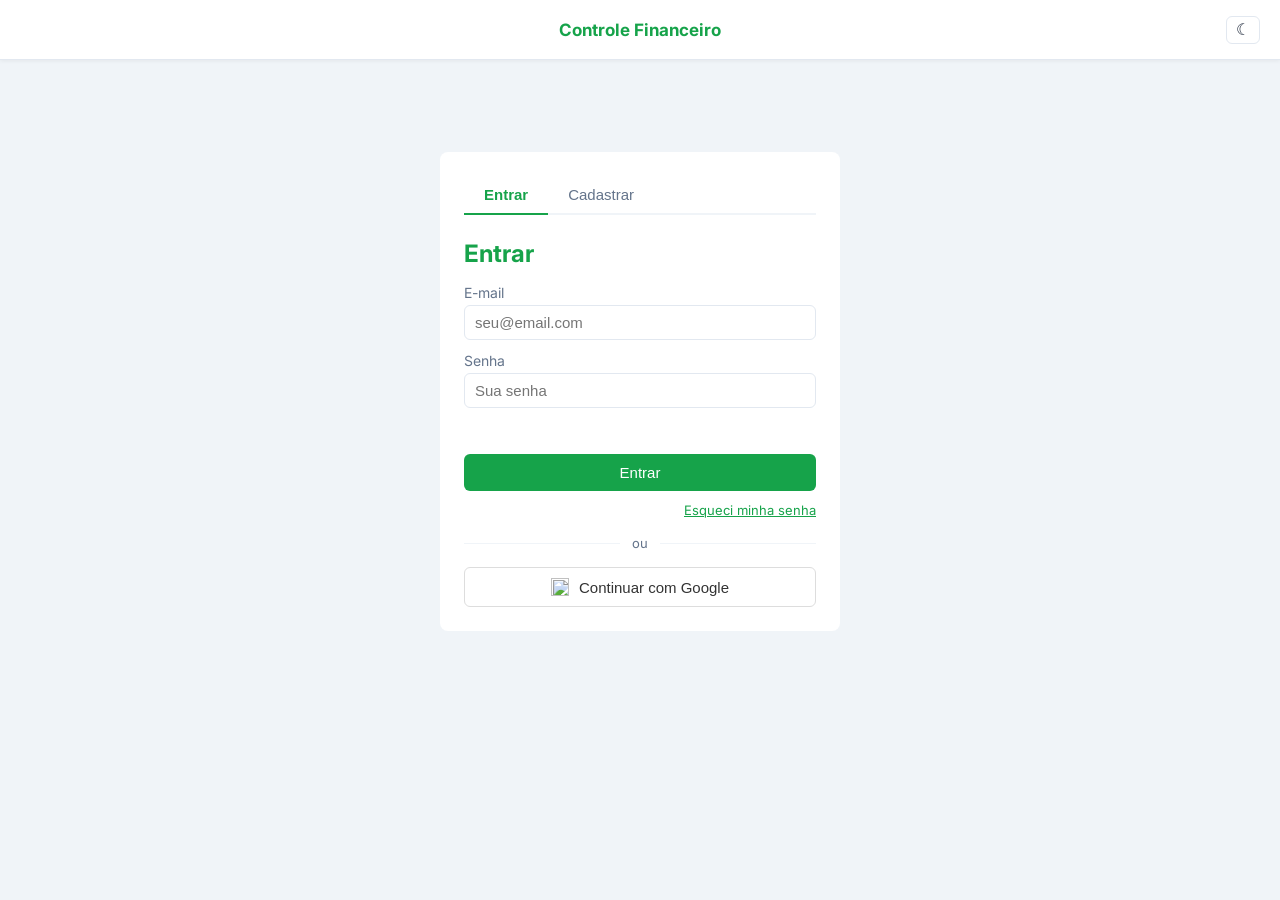
==== commit f349644c: "Trocar fonte para Inter em todo o site Co-Authored-By: Claude Sonnet 4.6 <noreply@anthropic.com>" ====
--- a/login.html
+++ b/login.html
@@ -5,6 +5,9 @@
     <meta name="viewport" content="width=device-width, initial-scale=1.0">
     <meta name="theme-color" content="#16A34A">
     <title>Login</title>
+    <link rel="preconnect" href="https://fonts.googleapis.com">
+    <link rel="preconnect" href="https://fonts.gstatic.com" crossorigin>
+    <link href="https://fonts.googleapis.com/css2?family=Inter:wght@400;500;600;700&display=swap" rel="stylesheet">
     <link rel="stylesheet" href="css/style.css">
     <link rel="manifest" href="manifest.json">
 </head>
--- a/css/style.css
+++ b/css/style.css
@@ -29,9 +29,11 @@
 }
 
 body {
-    font-family: Arial, Helvetica, sans-serif;
+    font-family: 'Inter', Arial, sans-serif;
     background-color: var(--bg);
     color: var(--texto);
+    -webkit-font-smoothing: antialiased;
+    -moz-osx-font-smoothing: grayscale;
 }
 
 .topbar {
@@ -928,6 +930,45 @@
     padding: 16px 16px 4px;
     pointer-events: none;
     opacity: 0.75;
+}
+
+/* ── Rodapé da sidebar (redes sociais) ── */
+.sidebar-footer {
+    padding: 10px 8px 16px;
+    border-top: 1px solid var(--borda);
+    display: flex;
+    flex-direction: column;
+    gap: 4px;
+}
+
+.sidebar-social-btn {
+    display: flex;
+    align-items: center;
+    gap: 10px;
+    padding: 9px 14px;
+    border-radius: 8px;
+    text-decoration: none;
+    font-size: 13px;
+    font-weight: 500;
+    color: var(--texto);
+    transition: background 0.15s, color 0.15s;
+}
+
+.sidebar-social-btn svg {
+    flex-shrink: 0;
+}
+
+.sidebar-social-btn:hover {
+    background: var(--bg);
+}
+
+.sidebar-social-btn.linkedin:hover {
+    color: #0A66C2;
+    background: rgba(10, 102, 194, 0.08);
+}
+
+body.dark .sidebar-social-btn.linkedin:hover {
+    background: rgba(10, 102, 194, 0.15);
 }
 
 /* ── Perfil ── */
